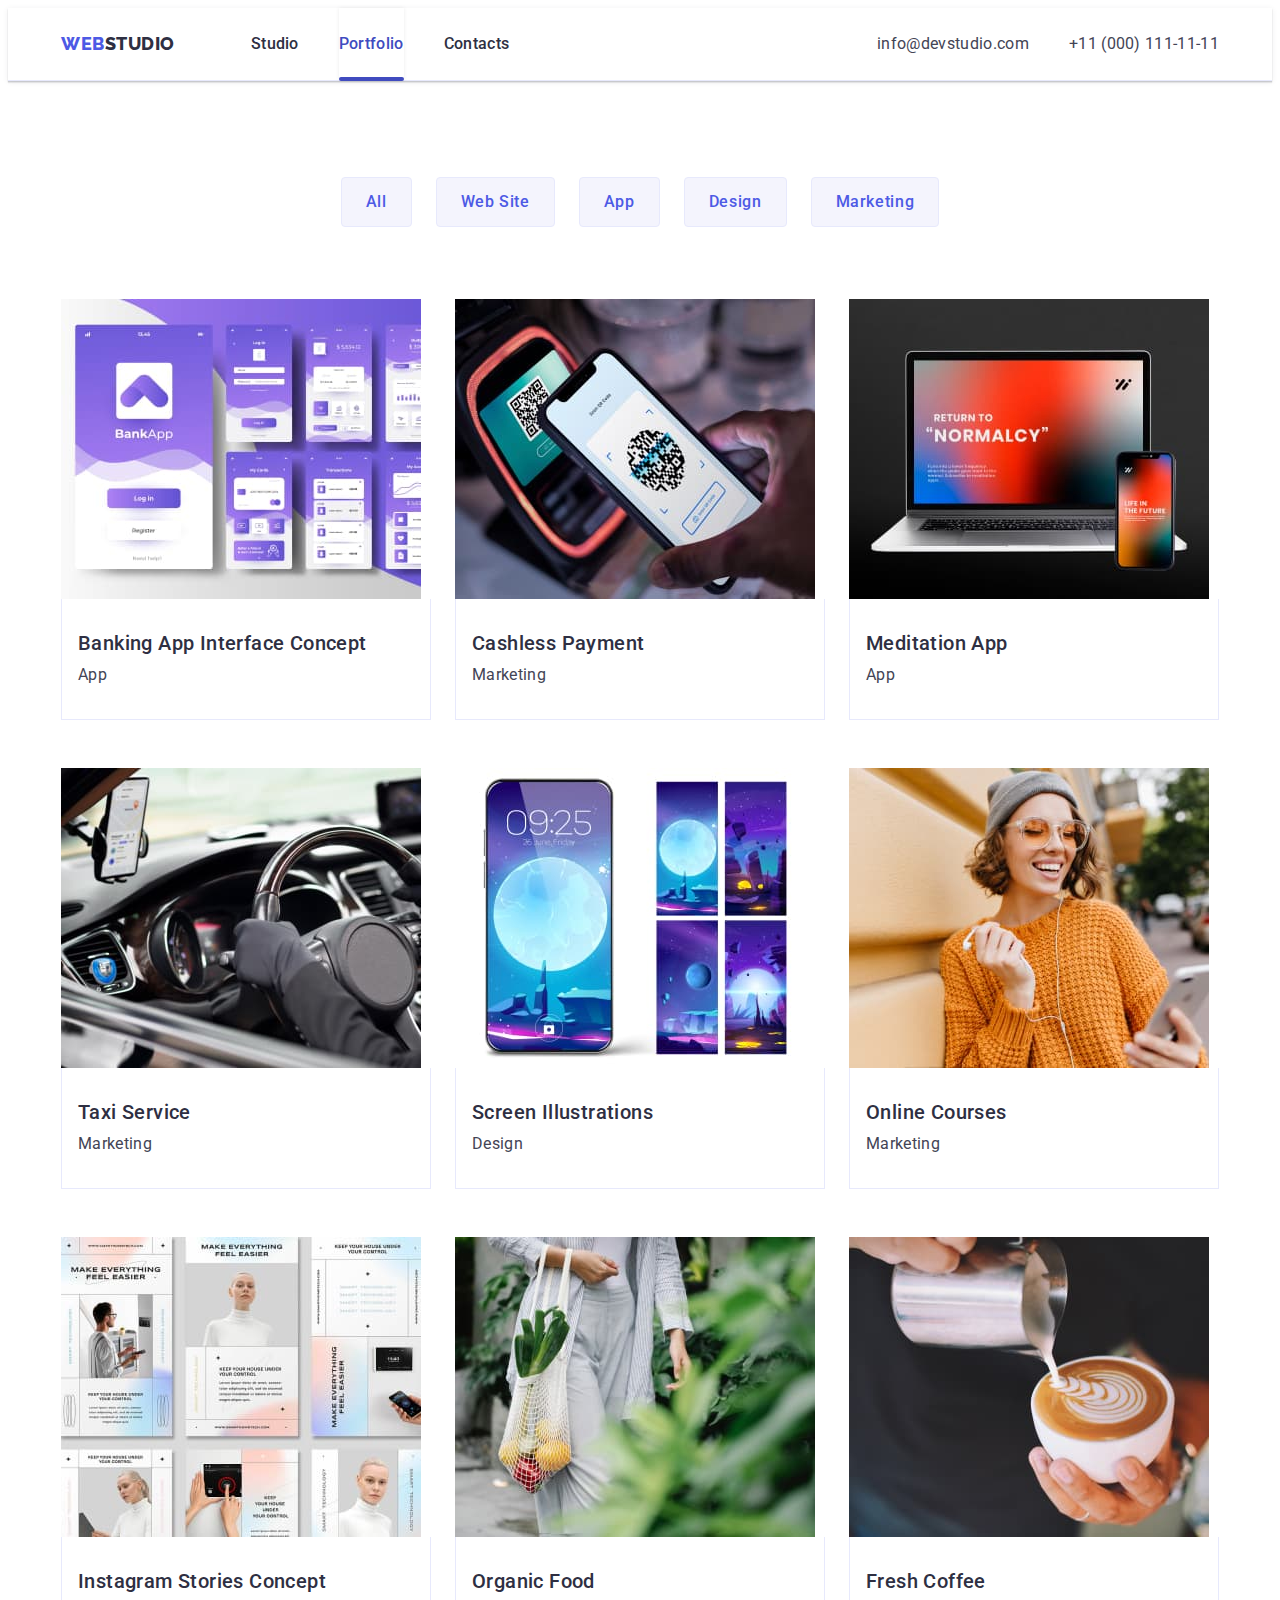
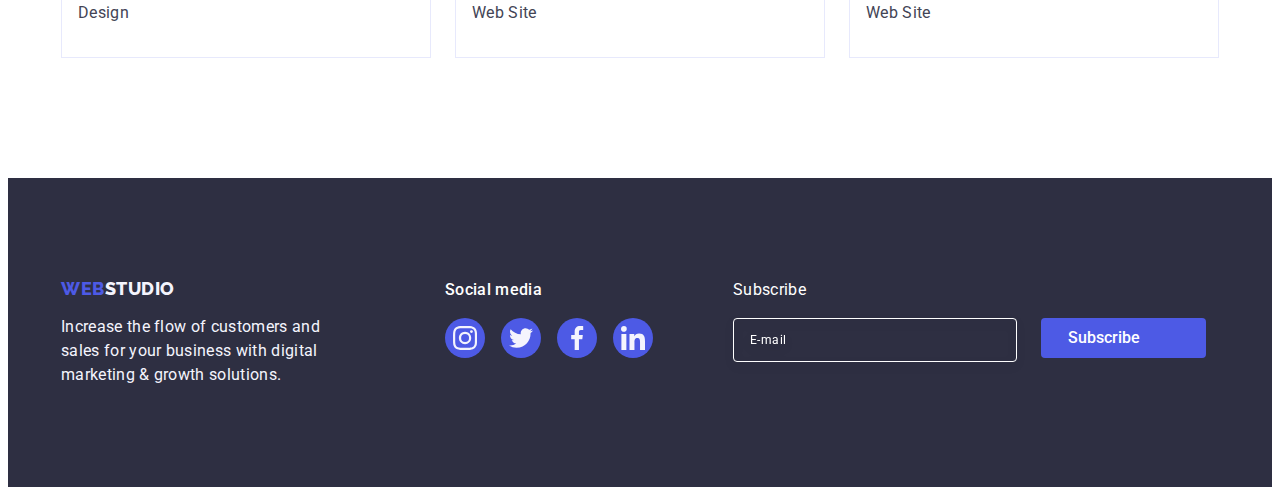
==== portfolio.html @ aaeee673 "Initial commit" ====
<!DOCTYPE html>
<html lang="en">
  <head>
    <meta charset="UTF-8" />
    <meta http-equiv="X-UA-Compatible" content="IE=edge" />
    <meta name="viewport" content="width=device-width, initial-scale=1.0" />
    <title>Document</title>

    <!-- Fonts styles -->

    <link rel="preconnect" href="https://fonts.googleapis.com" />
    <link rel="preconnect" href="https://fonts.gstatic.com" crossorigin />
    <link
      href="https://fonts.googleapis.com/css2?family=Raleway:wght@800&family=Roboto:wght@400;500;700&display=swap"
      rel="stylesheet"
    />

    <!-- Normalize -->

    <link
      rel="stylesheet"
      href="https://cdnjs.cloudflare.com/ajax/libs/modern-normalize/1.1.0/modern-normalize.min.css"
      integrity="sha512-wpPYUAdjBVSE4KJnH1VR1HeZfpl1ub8YT/NKx4PuQ5NmX2tKuGu6U/JRp5y+Y8XG2tV+wKQpNHVUX03MfMFn9Q=="
      crossorigin="anonymous"
      referrerpolicy="no-referrer"
    />

    <!-- Custom style -->

    <link rel="stylesheet" href="./css/styles.css" />
  </head>
  <body>
    <!-- Logo and navigation -->

    <header class="nav-portfolio">
      <div class="container-portfolio container">
        <nav class="nav-line">
          <a class="link-logo link" href="./index.html"
            >Web<span class="logo-text">Studio</span></a
          >
          <ul class="list">
            <li><a class="nav-item link" href="./index.html">Studio</a></li>
            <li>
              <a class="nav-item nav-item-studio active link" href="./portfolio.html">Portfolio</a>
            </li>
            <li><a class="nav-item link" href="">Contacts</a></li>
          </ul>
        </nav>
        <address class="address">
          <ul class="list-address">
            <li>
              <a class="contacts link" href="mailto:info@devstudio.com"
                >info@devstudio.com</a
              >
            </li>
            <li>
              <a class="contacts link" href="tel:+110001111111"
                >+11 (000) 111-11-11</a
              >
            </li>
          </ul>
        </address>
      </div>
    </header>

    <main>
      <!-- Filter section -->
      <section class="sec-portfolio">
        <div class="container">
          <h1 hidden>Filter section</h1>
          <ul class="list-button">
            <li><button class="button-filter" type="button">All</button></li>
            <li>
              <button class="button-filter" type="button">Web Site</button>
            </li>
            <li><button class="button-filter" type="button">App</button></li>
            <li><button class="button-filter" type="button">Design</button></li>
            <li>
              <button class="button-filter" type="button">Marketing</button>
            </li>
          </ul>
          <!--Card list  -->
          <ul class="list-portfolio">
            <li class="card-portfolio">
              <a class="link-portfolio" href=""
                >
                <div class="img-container">
                  <img
                    src="./images/portfolio/banking.jpg"
                    alt="Banking App Interface Concept"
                    width="360"/>

                <p class="img-desk">14 Stylish and User-Friendly App Design Concepts · Task Manager App · Calorie Tracker App · Exotic Fruit Ecommerce App ·
                Cloud Storage App</p>
                </div>

                <div class="info-container">
                  <h2 class="card-title">Banking App Interface Concept</h2>
                  <p class="card-desk">App</p>
                </div>
              </a>
            </li>
            <li class="card-portfolio">
              <a class="link-portfolio" href=""
                ><div class="img-container">
                  <img
                    src="./images/portfolio/cashless.jpg"
                    alt="Cashless Payment"
                    width="360"
                  />

                  <p class="img-desk">14 Stylish and User-Friendly App Design Concepts · Task Manager App · Calorie Tracker App · Exotic
                    Fruit Ecommerce App ·
                    Cloud Storage App</p>
                </div>
                <div class="info-container">
                  <h2 class="card-title">Cashless Payment</h2>
                  <p class="card-desk">Marketing</p>
                </div>
              </a>
            </li>
            <li class="card-portfolio">
              <a class="link-portfolio" href=""
                ><div class="img-container">
                  <img
                    src="./images/portfolio/meditation.jpg"
                    alt="Meditation App"
                    width="360"
                  />

                  <p class="img-desk">14 Stylish and User-Friendly App Design Concepts · Task Manager App · Calorie Tracker App · Exotic
                    Fruit Ecommerce App ·
                    Cloud Storage App</p>
                </div>
                <div class="info-container">
                  <h2 class="card-title">Meditation App</h2>
                  <p class="card-desk">App</p>
                </div></a
              >
            </li>
            <li class="card-portfolio">
              <a class="link-portfolio" href=""
                ><div class="img-container">
                  <img
                    src="./images/portfolio/taxi.jpg"
                    alt="Taxi Service"
                    width="360"
                  />

<p class="img-desk">14 Stylish and User-Friendly App Design Concepts · Task Manager App · Calorie Tracker App · Exotic
  Fruit Ecommerce App ·
  Cloud Storage App</p>

                </div>
                <div class="info-container">
                  <h2 class="card-title">Taxi Service</h2>
                  <p class="card-desk">Marketing</p>
                </div></a
              >
            </li>
            <li class="card-portfolio">
              <a class="link-portfolio" href=""
                ><div class="img-container">
                  <img
                    src="./images/portfolio/screen.jpg"
                    alt="Screen Illustrations"
                    width="360"
                  />

<p class="img-desk">14 Stylish and User-Friendly App Design Concepts · Task Manager App · Calorie Tracker App · Exotic
  Fruit Ecommerce App ·
  Cloud Storage App</p>

                </div>
                <div class="info-container">
                  <h2 class="card-title">Screen Illustrations</h2>
                  <p class="card-desk">Design</p>
                </div></a
              >
            </li>
            <li class="card-portfolio">
              <a class="link-portfolio" href=""
                ><div class="img-container">
                  <img
                    src="./images/portfolio/online.jpg"
                    alt="Online Courses"
                    width="360"
                  />

<p class="img-desk">14 Stylish and User-Friendly App Design Concepts · Task Manager App · Calorie Tracker App · Exotic
  Fruit Ecommerce App ·
  Cloud Storage App</p>

                </div>
                <div class="info-container">
                  <h2 class="card-title">Online Courses</h2>
                  <p class="card-desk">Marketing</p>
                </div></a
              >
            </li>
            <li class="card-portfolio">
              <a class="link-portfolio" href=""
                ><div class="img-container">
                  <img
                    src="./images/portfolio/instagram.jpg"
                    alt="Instagram Stories Concept"
                    width="360"
                  />

<p class="img-desk">14 Stylish and User-Friendly App Design Concepts · Task Manager App · Calorie Tracker App · Exotic
  Fruit Ecommerce App ·
  Cloud Storage App</p>

                </div>
                <div class="info-container">
                  <h2 class="card-title">Instagram Stories Concept</h2>
                  <p class="card-desk">Design</p>
                </div></a
              >
            </li>
            <li class="card-portfolio">
              <a class="link-portfolio" href=""
                ><div class="img-container">
                  <img
                    src="./images/portfolio/organic.jpg"
                    alt="Organic Food"
                    width="360"
                  />
<p class="img-desk">14 Stylish and User-Friendly App Design Concepts · Task Manager App · Calorie Tracker App · Exotic
  Fruit Ecommerce App ·
  Cloud Storage App</p>

                </div>
                <div class="info-container">
                  <h2 class="card-title">Organic Food</h2>
                  <p class="card-desk">Web Site</p>
                </div></a
              >
            </li>
            <li class="card-portfolio">
              <a class="link-portfolio" href=""
                ><div class="img-container">
                  <img
                    src="./images/portfolio/fress.jpg"
                    alt="Fresh Coffee"
                    width="360"
                  />

<p class="img-desk">14 Stylish and User-Friendly App Design Concepts · Task Manager App · Calorie Tracker App · Exotic
  Fruit Ecommerce App ·
  Cloud Storage App</p>

                </div>
                <div class="info-container">
                  <h2 class="card-title">Fresh Coffee</h2>
                  <p class="card-desk">Web Site</p>
                </div></a
              >
            </li>
          </ul>
        </div>
      </section>
    </main>

    <!-- Footer -->
        <footer class="footer">
        
          <div class="footer-container container">
        
        
            <div class="footer-info">
              <a class="footer-link-logo link" href="./index.html">Web<span class="footer-logo-text">Studio</span></a>
              <p class="footer-desk">
                Increase the flow of customers and sales for your business with
                digital marketing & growth solutions.
              </p>
            </div>
        
            <div>
              <p class="social-desk">Social media</p>
              <ul class="footer-list">
        
        
                <li class="footer-ic">
                  <a class="footer-link" href="">
        
                    <svg class="footer-icon" width="24" height="24">
                      <use href="./images/icons.svg#social-instagram"></use>
                    </svg>
                  </a>
                </li>
        
                <li class="footer-ic">
                  <a class="footer-link" href="">
        
                    <svg class="footer-icon" width="24" height="24">
                      <use href="./images/icons.svg#social-twitter"></use>
                    </svg>
                  </a>
                </li>
        
                <li class="footer-ic">
                  <a class="footer-link" href="">
        
                    <svg class="footer-icon" width="24" height="24">
                      <use href="./images/icons.svg#social-facebook"></use>
                    </svg>
                  </a>
                </li>
                <li class="footer-ic">
                  <a class="footer-link" href="">
        
                    <svg class="footer-icon" width="24" height="24">
                      <use href="./images/icons.svg#social-linkedin"></use>
                    </svg>
                  </a>
                </li>
        
              </ul>
            </div>

<div class="subscriber">
  <form action="">
    <p class="subscribe-text">Subscribe</p>
    <div class="subscribe-item">
      <input class="subscribe-input" type="email" name="footer_email" placeholder="E-mail" />
  </form>
  <button class="subscribe-btn" type="submit">Subscribe

    <svg class="subscribe-btn-icon" width="24" height="24">
      <use href="./images/icons.svg#subs-btn"></use>
    </svg>

  </button>
</div>

          </div>
        </footer>

  </body>
</html>
---- css/styles.css ----
body {
  color: #434455;
  font-size: 16px;
  font-family: "Roboto", sans-serif;
  font-weight: 400;
  font-style: normal;
  line-height: 24px;
  letter-spacing: 0.02em;
  text-decoration: none;
  text-transform: none;
  background-color: #ffffff;
}

:root {
  --color-iris: #4d5ae5;
  --color-ocean: #404bbf;
  --color-navy-blue: #2e2f42;
  --color-green: #31d0aa;
  --color-slate: #434455;
  --color-light-slate: #8e8f99;
  --color-cornflower: #e7e9fc;
  --color-cloud: #f4f4fd;
  --color-navy-blue-modal: #2e2f42;
  --color-grey: #2e2f42;
  --color-white: #ffffff;
  --color-dairy: #fcfcfc;
}

img {
  display: block;
  max-width: 100%;
  height: auto;
}

h1,
h2,
h3,
h4,
h5,
h6,
p {
  margin: 0px;
}

ul {
  padding-left: 0px;
  margin: 0px;
}

.nav {
  border-bottom: 1px solid #e7e9fc;

  box-shadow: 0px 2px 1px rgba(46, 47, 66, 0.08),
    0px 1px 1px rgba(46, 47, 66, 0.16), 0px 1px 6px rgba(46, 47, 66, 0.08);
}

.nav-line {
  display: flex;
  align-items: center;
}

.nav-item {
  font-family: Roboto;
  font-style: normal;
  font-weight: 500;
  font-size: 16px;
  line-height: 1.5;
  letter-spacing: 0.02em;
  color: #2e2f42;
  display: block;

  padding: 24px 0;
}

.nav-item-studio {
  position: relative;
  color: #404bbf;

  font-family: Roboto;
  font-style: normal;
  font-weight: 500;
  font-size: 16px;
  line-height: 1.5;
  letter-spacing: 0.02em;
  color: #2e2f42;
  display: block;

  padding: 24px 0;
  transition: color 250ms cubic-bezier(0.4, 0, 0.2, 1);
}

.nav-item-studio::after {
  content: "";
  position: absolute;
  left: 0;
  bottom: -1px;
  height: 4px;
  width: 100%;
  background-color: #404bbf;
  border-radius: 2px;
  transition: color 250ms cubic-bezier(0.4, 0, 0.2, 1);
}

.nav-item-studio.active {
  color: #404bbf;
  border: #000000;
  box-shadow: 0px 0px 4px rgba(0, 0, 0, 0.08);
}

.nav-item-studio.active::after {
  background: #404bbf;
}

/* .nav-item-contacts {
  margin-right: 0 
  
} */

.list {
  display: flex;
  gap: 40px;
}

.list-address {
  gap: 40px;
  display: flex;
  list-style: none;
}

.container-nav {
  display: flex;
}

.container {
  width: 1158px;
  margin: 0 auto;
  padding: 0 15px;
}

.address {
  font-style: normal;
  margin-left: auto;
  margin-top: 24px;
  margin-bottom: 24px;
}

.contacts {
  color: #434455;
  font-family: "Roboto";
  font-weight: 400;
  font-size: 16px;
  line-height: 24px;
  letter-spacing: 0.02em;
  transition: color 250ms cubic-bezier(0.4, 0, 0.2, 1);
}

.contacts:hover,
.contacts:focus {
  color: #404bbf;
}

.link-logo {
  font-family: "Raleway", sans-serif;
  font-size: 18px;
  font-weight: 800;
  line-height: 1.17;
  letter-spacing: 0.03em;
  text-transform: uppercase;
  text-align: left;
  color: #4d5ae5;

  margin-right: 76px;
}

.link {
  text-decoration: none;
}

.logo-text {
  font-family: "Raleway", sans-serif;
  font-size: 18px;
  font-weight: 800;
  line-height: 1.17;
  letter-spacing: 0.03em;
  text-align: left;
  text-transform: uppercase;
  color: #2e2f42;
}

.main-title {
  font-size: 56px;
  font-family: "Roboto";
  font-weight: 700;
  font-style: normal;
  line-height: 1.07;
  letter-spacing: 0.02em;
  text-decoration: none;
  text-transform: none;
  text-align: center;
  color: #ffffff;

  margin-left: auto;
  margin-right: auto;

  max-width: 496px;
}

.button-hero {
  font-family: "Roboto", sans-serif;
  font-weight: 500;
  font-size: 16px;
  background-color: #4d5ae5;
  color: #ffffff;
  width: 169px;
  height: 1.5s;
  left: 636px;
  top: 428px;
  line-height: 1.5;
  letter-spacing: 0.04em;
  cursor: pointer;

  display: block;
  min-width: 169px;
  height: 56px;
  border: none;
  border-radius: 4px;

  margin-left: auto;
  margin-right: auto;
  margin-top: 48px;

  transition: background-color 250ms cubic-bezier(0.4, 0, 0.2, 1);
}

.button-hero:hover,
.button-hero:focus {
  background-color: #404bbf;
  color: #ffffff;
}

.list {
  list-style: none;
}

/* .list-one {
  
  gap: 40px;
} */

.nav-item:hover,
.nav-item:focus {
  color: #404bbf;
}

/* Hero section */

.hero-section {
  background: #2e2f42;
  padding: 188px 0;

  background-image: linear-gradient(
      rgba(46, 47, 66, 0.7),
      rgba(46, 47, 66, 0.7)
    ),
    url(../images/people-office.jpg);

  max-width: 1440px;

  background-repeat: no-repeat;
  background-position: center;
  background-size: cover;

  margin-left: auto;
  margin-right: auto;
}

/* Section #1 */

.sec-one {
  padding: 120px 0;
}

.section-one {
  color: #2e2f42;
}

.list-one {
  list-style: none;
  display: flex;
  gap: 24px;
}

.li-sec-one {
  width: calc((100% - 72px) / 4);
}

.section-one-title {
  width: 264px;
  height: 24px;

  font-weight: 500;
  font-size: 20px;
  line-height: 24px;
  letter-spacing: 0.02em;
  color: #2e2f42;

  margin-bottom: 8px;
}

.section-one-text {
  font-style: normal;
  font-weight: 400;
  font-size: 16px;
  line-height: 24px;
  letter-spacing: 0.02em;
  color: #434455;
}

.feature {
  display: flex;
  align-items: center;
  justify-content: center;
  height: 112px;
  background-color: #f4f4fd;
  border-radius: 4px;
  margin-bottom: 8px;
}

/* Section#2 */

.sec-two {
  padding-bottom: 120px;
}

.section-two-title {
  font-style: normal;
  font-weight: 700;
  font-size: 36px;
  line-height: 1.11;
  text-align: center;
  letter-spacing: 0.02em;
  text-transform: capitalize;
  color: #2e2f42;

  margin-top: 0px;
  margin-bottom: 72px;
  margin-left: auto;
  margin-right: auto;
}

.list-two {
  display: flex;
  gap: 24px;
  list-style: none;
}

.li-sec-two {
  width: calc((100% - 48px) / 3);
  border: 1px solid #e7e9fc;
}

/* Section#3 */

.sec-three {
  background-color: #f4f4fd;
  padding: 120px 0;
}

.section-three-title {
  font-family: "Roboto";
  font-style: normal;
  font-weight: 700;
  font-size: 36px;
  line-height: 1.11;
  text-align: center;
  letter-spacing: 0.02em;
  text-transform: capitalize;
  color: #2e2f42;

  margin-bottom: 72px;
}

.list-three {
  display: flex;
  list-style: none;
  gap: 24px;
}

.list-style {
  background-color: #ffffff;
  width: calc((100% - 72px) / 4);
  border-radius: 0px 0px 4px 4px;

  box-shadow: 0px 1px 6px rgba(46, 47, 66, 0.08),
    0px 1px 1px rgba(46, 47, 66, 0.16), 0px 2px 1px rgba(46, 47, 66, 0.08);
}

.container-info {
  padding: 32px 0;
}

.list-name {
  font-weight: 500;
  font-size: 20px;
  line-height: 1.2;
  letter-spacing: 0.02em;
  color: var(--color-navy-blue);

  text-align: center;
  margin-bottom: 8px;
}

.desk {
  font-weight: 400;
  font-size: 16px;
  line-height: 1.5;
  letter-spacing: 0.02em;
  color: var(--color-slate);

  text-align: center;
}

.social-list {
  display: flex;
  justify-content: center;
  gap: 24px;

  list-style: none;
}

.social-inst {
  width: 40px;
  height: 40px;

  margin-top: 8px;
}

.inst-link {
  width: 100%;
  height: 100%;
  background-color: #4d5ae5;
  border-radius: 50%;
  display: flex;
  align-items: center;
  justify-content: center;

  transition: background-color 250ms cubic-bezier(0.4, 0, 0.2, 1);
}

.inst-link:hover,
.inst-link:focus {
  background-color: #404bbf;
}

.icon-team {
  fill: #f4f4fd;
}

/* Customers */

.customers {
  padding-top: 120px;
  padding-bottom: 120px;
}

.customers-title {
  font-size: 36px;
  line-height: 1.1;
  color: #2e2f42;
  text-align: center;
  letter-spacing: 0.02em;
  text-transform: capitalize;

  margin-left: auto;
  margin-right: auto;
  margin-bottom: 72px;
}

.customers-list {
  display: flex;
  gap: 24px;

  list-style: none;
}

.customer {
  width: calc((100% - 120px) / 6);
  height: 88px;
}

.customers-link {
  width: 100%;
  height: 100%;
  border: 1px solid #8e8f99;
  border-radius: 4px;
  display: flex;
  align-items: center;
  justify-content: center;
  color: #8e8f99;

  transition: border-color 250ms cubic-bezier(0.4, 0, 0.2, 1),
    color 250ms cubic-bezier(0.4, 0, 0.2, 1);
}

.customers-link:hover,
.customers-link:focus {
  border-color: #404bbf;
  color: #404bbf;
}

.customers-icon {
  fill: currentColor;
}

/* Footer */

.footer {
  background-color: #2e2f42;
  padding: 100px 0;
}

.footer-container {
  display: flex;
  align-items: baseline;
}

.footer-link-logo {
  font-family: "Raleway", sans-serif;
  font-weight: 800;
  font-size: 18px;
  line-height: 1.17;
  letter-spacing: 0.03em;
  text-transform: uppercase;
  color: #4d5ae5;

  display: inline-block;
  margin-bottom: 16px;
}

.footer-logo-text {
  font-family: "Raleway", sans-serif;
  font-size: 18px;
  font-weight: 800;
  line-height: 1.17;
  letter-spacing: 0.03em;
  text-align: left;
  text-transform: uppercase;
  color: #f4f4fd;
}

.footer-desk {
  font-family: "Roboto";
  font-style: normal;
  font-weight: 400;
  font-size: 16px;
  line-height: 24px;
  color: #f4f4fd;
  letter-spacing: 0.02em;

  max-width: 264px;
}

.footer-info {
  display: inline-block;
  margin-right: 120px;
}

.social-desk {
  font-weight: 500;
  font-size: 16px;
  line-height: 1.5;
  letter-spacing: 0.02em;
  color: #ffffff;
  margin-bottom: 16px;
}

.footer-list {
  display: flex;
  gap: 16px;

  list-style: none;
}

.footer-ic {
  width: 40px;
  height: 40px;
}

.footer-link {
  width: 100%;
  height: 100%;
  background-color: #4d5ae5;
  border-radius: 50%;
  display: flex;
  align-items: center;
  justify-content: center;

  transition: background-color 250ms cubic-bezier(0.4, 0, 0.2, 1);
}

.footer-link:hover,
.footer-link:focus {
  background-color: #31d0aa;
}

.footer-icon {
  fill: #f4f4fd;
}

/* Subscribe */

.subscriber {
  margin-left: 80px;
}

.subscribe-item {
  display: flex;
}

.subscribe-input {
  border: 1px solid #ffffff;
  filter: drop-shadow(0px 4px 4px rgba(0, 0, 0, 0.15));
  border-radius: 4px;
  background: none;
  display: block;
  width: 264px;
  height: 40px;
  font-family: "Roboto";
  font-style: normal;
  font-weight: 400;
  font-size: 12px;
  line-height: 24px;
  display: flex;
  align-items: center;
  letter-spacing: 0.04em;
  color: #ffffff;
  padding-left: 16px;
}

.subscribe-input::placeholder {
  color: #ffffff;
}

.subscribe-btn {
  margin-left: 24px;
  display: flex;
  align-items: center;
  justify-content: center;
  font-family: "Roboto";
  font-style: normal;
  font-weight: 500;
  font-size: 16px;
  line-height: 24px;
  background-color: #4d5ae5;
  color: #ffffff;
  width: 165px;
  height: 40px;
  border: none;
  border-radius: 4px;
  padding: 0;
  cursor: pointer;
  transition: background-color 250ms cubic-bezier(0.4, 0, 0.2, 1);
}

.subscribe-btn:hover {
  background-color: #31d0aa;
}

.subscribe-btn:focus {
  background-color: #31d0aa;
}

.subscribe-btn-icon {
  margin-left: 16px;
}

.subscribe-text {
  font-size: 16px;
  line-height: 24px;

  letter-spacing: 0.02em;

  color: #ffffff;
  margin-bottom: 16px;
}

/* Modal Window/ */

.modal {
  width: 100%;
  height: 100%;

  position: fixed;
  top: 0;
  left: 0;

  background-color: rgba(46, 47, 66, 0.4);
  opacity: 1;
  transition: opacity 250ms cubic-bezier(0.4, 0, 0.2, 1),
    visibility 250ms cubic-bezier(0.4, 0, 0.2, 1);
}

.modal.is-hidden {
  opacity: 0;
  visibility: hidden;
  pointer-events: none;
}

.modal-window {
  width: 408px;
  min-height: 584px;
  border-radius: 4px;
  background: #fcfcfc;
  box-shadow: 0px 1px 1px rgba(0, 0, 0, 0.14), 0px 1px 3px rgba(0, 0, 0, 0.12),
    0px 2px 1px rgba(0, 0, 0, 0.2);
  padding: 24px;
  padding-top: 72px;
  position: absolute;
  top: calc(50%);
  left: calc(50%);
  transform: translate(-50%, -50%) scale(1);
  transition: transform 250ms cubic-bezier(0.4, 0, 0.2, 1);
  opacity: 1000ms ease-in;
}

.modal.is-hidden .modal-window {
  opacity: 0;
  transform: translate(-100%, -85%);
  transition: transform 500ms ease-out, opacity 500ms;
}

.button-close-icon {
  transition: fill 250ms cubic-bezier(0.4, 0, 0.2, 1);
}

.button-modal {
  background: #e7e9fc;
  border: 1px solid rgba(0, 0, 0, 0.1);
  border-radius: 50%;
  width: 24px;
  height: 24px;
  position: absolute;
  right: 24px;
  top: 24px;
  display: flex;
  align-items: center;
  justify-content: center;
  padding: 0;
  cursor: pointer;
  transition: 500ms cubic-bezier(0.4, 0, 0.2, 1);
}

.button-modal:hover,
.button-modal:focus {
  background-color: #404bbf;
  border: none;

  fill: #ffffff;
}

.modal-title {
  display: block;

  
  margin-bottom: 16px;
  font-weight: 500;
  font-size: 16px;

  text-align: center;
  color: #2e2f42;
}

.form-label {
  display: block;
  margin-bottom: 4px;
  font-size: 12px;
  font-weight: 400;

  line-height: 14px;
  letter-spacing: 0.04em;
}

.form-wpaper {
  position: relative;
  margin-bottom: 8px;
  display: block;
}

.form-field {
  width: 100%;
  height: 40px;

  padding: 0;
  padding-left: 38px;

  outline: none;
  outline-offset: -1px;
  border-radius: 4px;

  border: 1px solid rgba(46, 47, 66, 0.4);
  transition: border 250ms cubic-bezier(0.4, 0, 0.2, 1);
}

.form-field:focus {
  outline: 1px solid #4d5ae5;
  box-shadow: 0 0 0 2px rgba(77, 90, 229, 0.25);
}

.form-field:focus + .form-icon {
  fill: #4d5ae5;
}

.form-icon {
  position: absolute;
  top: 50%;
  left: 10px;
  transform: translateY(-50%);
  transition: fill 250ms cubic-bezier(0.4, 0, 0.2, 1);
  pointer-events: none;
}

.form-comment {
  display: block;
  width: 100%;
  height: 120px;
  border: 1px solid rgba(46, 47, 66, 0.4);
  border-radius: 4px;
  padding-left: 16px;
  padding-top: 8px;
  outline: none;
  transition: border 250ms cubic-bezier(0.4, 0, 0.2, 1);
  resize: none;
  font-family: "Roboto";
  font-style: normal;
  font-weight: 400;
  font-size: 12px;
  line-height: 14px;
  letter-spacing: 0.04em;
  color: #2e2f42;
}

.form-comment::placeholder {
  font-weight: 400;
  font-size: 12px;
  line-height: 14px;
  letter-spacing: 0.04em;
  color: rgba(46, 47, 66, 0.4);
}

.form-comment:focus {
  border: 1px solid #4d5ae5;
  box-shadow: 0 0 0 2px rgba(77, 90, 229, 0.25);
}

.form-agreement {
  display: flex;
  gap: 8px;

  margin-top: 16px;
  margin-bottom: 24px;
  align-items: center;
}

.visually-hidden {
    position: absolute;
      width: 1px;
      height: 1px;
      margin: -1px;
      border: 0;
      padding: 0;
    
      white-space: nowrap;
      clip-path: inset(100%);
      clip: rect(0 0 0 0);
      overflow: hidden;
}

.form-agreement-text {
  font-size: 12px;
  line-height: 14px;
  letter-spacing: 0.04em;
  color: #8e8f99;
  user-select: none;
  margin-left: 8px;
}

.form-agreement-link {
  font-size: 12px;
  line-height: 16px;
  letter-spacing: 0.04em;
  text-decoration: underline;
  color: #4d5ae5;
}

.checkbox-checked {
  opacity: 0;
    transition: 250ms;
    color: #2E2F42 40%;
}

.checkbox-unchecked {
  opacity: 1;
    transition: 250ms;
}

.form-check-input:checked + .checkbox-icon > .checkbox-unchecked {
  opacity: 0;
}

.form-check-input:checked + .checkbox-icon> .checkbox-checked {
  opacity: 1;
}


.form-agreement-link {
  color: #4d5ae5;
}

.btn {
  padding: 16px 32px;
  background: #4d5ae5;
  border: #4d5ae5;
  box-shadow: 0px 4px 4px rgba(0, 0, 0, 0.15);
  border-radius: 4px;
  font-family: "Roboto";
  font-style: normal;
  font-weight: 500;
  font-size: 16px;
  line-height: 24px;
  color: #ffffff;
  letter-spacing: 0.04em;
  display: block;
  margin-left: auto;
  margin-right: auto;
  min-width: 169px;
  min-height: 56px;
  cursor: pointer;
  transition: background-color 250ms cubic-bezier(0.4, 0, 0.2, 1),
    box-shadow 250ms cubic-bezier(0.4, 0, 0.2, 1);
}

.btn:hover {
  background: #404bbf;
  box-shadow: 0px 4px 4px rgba(0, 0, 0, 0.15);
  border-radius: 4px;
}

.btn:focus {
  background: #404bbf;
  box-shadow: 0px 4px 4px rgba(0, 0, 0, 0.15);
  border-radius: 4px;
}

/* Portfolio */

.nav-portfolio {
  border-bottom: 1px solid #e7e9fc;

  box-shadow: 0px 2px 1px rgba(46, 47, 66, 0.08),
    0px 1px 1px rgba(46, 47, 66, 0.16), 0px 1px 6px rgba(46, 47, 66, 0.08);
}

.container-portfolio {
  display: flex;
}

.sec-portfolio {
  padding: 96px 0 120px;
}

.list-button {
  display: flex;
  justify-content: center;
  gap: 24px;
  margin-bottom: 72px;
  list-style: none;
}

.button-filter {
  font-family: "Roboto", sans-serif;
  font-weight: 500;
  font-size: 16px;
  background-color: #f4f4fd;
  color: #4d5ae5;
  line-height: 1.5;
  letter-spacing: 0.04em;
  cursor: pointer;

  padding: 12px 24px;
  border: 1px solid #e7e9fc;
  border-radius: 4px;

  transition: color 250ms cubic-bezier(0.4, 0, 0.2, 1),
    background-color 250ms cubic-bezier(0.4, 0, 0.2, 1),
    border-color 250ms cubic-bezier(0.4, 0, 0.2, 1),
    box-shadow 250ms cubic-bezier(0.4, 0, 0.2, 1);
}

.button-filter:hover {
  background-color: #404bbf;
  color: #ffffff;
  border: 1px solid transparent;
  box-shadow: 0px 3px 1px rgba(0, 0, 0, 0.1), 0px 2px 1px rgba(0, 0, 0, 0.08),
    0px 2px 2px rgba(0, 0, 0, 0.12);
}

.button-filter:focus {
  background-color: #404bbf;
  color: #ffffff;
  border: 1px solid;
  border: 1px solid transparent;
  box-shadow: 0px 3px 1px rgba(0, 0, 0, 0.1), 0px 2px 1px rgba(0, 0, 0, 0.08),
    0px 2px 2px rgba(0, 0, 0, 0.12);
}

.list-portfolio {
  list-style: none;
  display: flex;
  flex-wrap: wrap;
  row-gap: 48px;
  column-gap: 24px;
}

.card-portfolio {
  width: calc((100% - 48px) / 3);
}

.info-container {
  padding: 32px 16px;
  border: 1px solid #e7e9fc;
  border-top: none;
}

.card-title {
  font-weight: 500;
  font-size: 20px;
  line-height: 1.2;
  letter-spacing: 0.02em;
  color: #2e2f42;
  margin-bottom: 8px;
}

.card-desk {
  font-weight: 400;
  font-size: 16px;
  line-height: 1.5;
  letter-spacing: 0.02em;
  color: #434455;
}

.link-portfolio {
  display: block;
  text-decoration: none;
  transition: box-shadow 250ms cubic-bezier(0.4, 0, 0.2, 1);
}

.link-portfolio:hover,
.link-portfolio:focus {
  box-shadow: 0px 1px 6px rgba(46, 47, 66, 0.08),
    0px 1px 1px rgba(46, 47, 66, 0.16), 0px 2px 1px rgba(46, 47, 66, 0.08);
}

.link-portfolio:hover .img-desk,
.link-portfolio:focus .img-desk {
  transform: translateY(0%);
}

.img-container {
  position: relative;
  overflow: hidden;
}

.img-desk {
  position: absolute;
  top: 0;
  font-size: 16px;
  line-height: 1.5;
  letter-spacing: 0.02em;
  color: #f4f4fd;
  padding: 40px 32px;
  background-color: #4d5ae5;
  height: 100%;
  width: 100%;
  transform: translateY(100%);
  transition: transform 250ms cubic-bezier(0.4, 0, 0.2, 1);
}
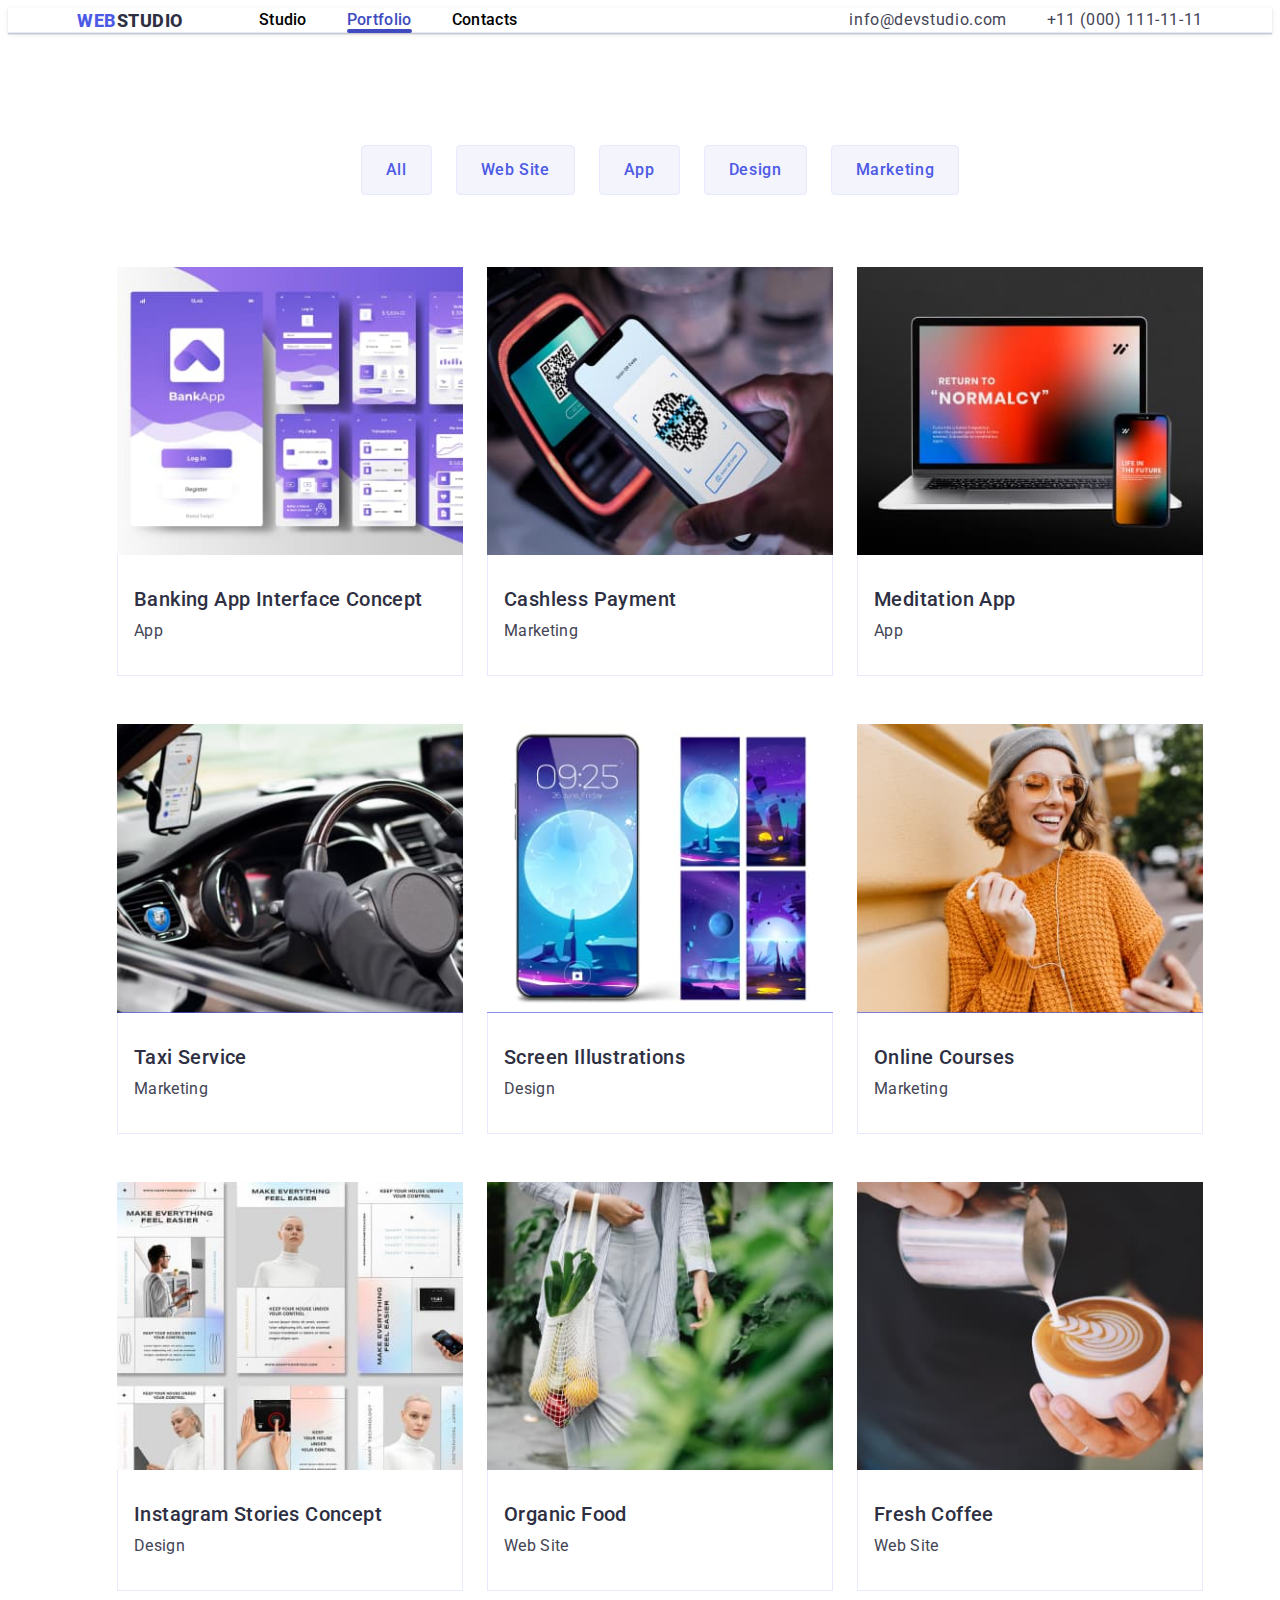
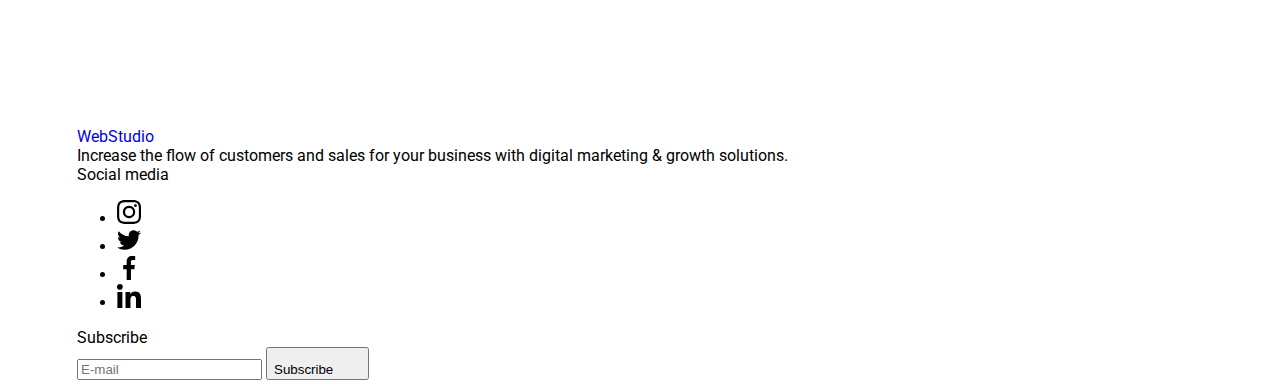
==== commit a93f94cc: "update" ====
--- a/portfolio.html
+++ b/portfolio.html
@@ -35,19 +35,23 @@
     <header class="nav-portfolio">
       <div class="container-portfolio container">
         <nav class="nav-line">
-          <a class="link-logo link" href="./index.html"
-            >Web<span class="logo-text">Studio</span></a
-          >
-          <ul class="list">
-            <li><a class="nav-item link" href="./index.html">Studio</a></li>
-            <li>
-              <a class="nav-item nav-item-studio active link" href="./portfolio.html">Portfolio</a>
-            </li>
-            <li><a class="nav-item link" href="">Contacts</a></li>
+          <a class="link-logo link" href="./index.html">Web<span class="logo-text">Studio</span></a>
+         
+          <ul class="navi-list list">
+         
+            <li class="item-nav">
+              <a class="navi-link link" href="./index.html">Studio</a>
+            </li>
+        
+            <li class="item-nav">
+              <a class="navi-link active link" href="./portfolio.html">Portfolio</a>
+            </li>
+        
+            <li class="item-nav"><a class="navi-link link" href="">Contacts</a></li>
           </ul>
         </nav>
         <address class="address">
-          <ul class="list-address">
+          <ul class="list list-address">
             <li>
               <a class="contacts link" href="mailto:info@devstudio.com"
                 >info@devstudio.com</a
--- a/css/styles.css
+++ b/css/styles.css
@@ -1,35 +1,11 @@
+html {
+  box-sizing: border-box;
+}
+
 body {
-  color: #434455;
-  font-size: 16px;
   font-family: "Roboto", sans-serif;
-  font-weight: 400;
-  font-style: normal;
-  line-height: 24px;
-  letter-spacing: 0.02em;
-  text-decoration: none;
-  text-transform: none;
+  color: var(--text-color);
   background-color: #ffffff;
-}
-
-:root {
-  --color-iris: #4d5ae5;
-  --color-ocean: #404bbf;
-  --color-navy-blue: #2e2f42;
-  --color-green: #31d0aa;
-  --color-slate: #434455;
-  --color-light-slate: #8e8f99;
-  --color-cornflower: #e7e9fc;
-  --color-cloud: #f4f4fd;
-  --color-navy-blue-modal: #2e2f42;
-  --color-grey: #2e2f42;
-  --color-white: #ffffff;
-  --color-dairy: #fcfcfc;
-}
-
-img {
-  display: block;
-  max-width: 100%;
-  height: auto;
 }
 
 h1,
@@ -39,119 +15,241 @@
 h5,
 h6,
 p {
-  margin: 0px;
-}
-
-ul {
-  padding-left: 0px;
-  margin: 0px;
-}
-
-.nav {
+  margin: 0;
+}
+
+*,
+*::before,
+*::after {
+  box-sizing: inherit;
+}
+
+.visually-hidden {
+  position: absolute;
+  width: 1px;
+  height: 1px;
+  margin: -1px;
+  border: 0;
+  padding: 0;
+
+  white-space: nowrap;
+  clip-path: inset(100%);
+  clip: rect(0 0 0 0);
+  overflow: hidden;
+}
+
+img {
+  display: block;
+  max-width: 100%;
+  height: auto;
+}
+
+.container {
+  /* Basic styles */
+
+  min-width: 320px;
+  max-width: 428px;
+  padding: 0 16px;
+  margin: 0 auto;
+}
+
+/* Tablet */
+
+@media only screen and (min-width: 768px) {
+  .container {
+    max-width: 768px;
+  }
+}
+
+/* Desctop */
+
+@media only screen and (min-width: 1158px) {
+  .container {
+    max-width: 1158px;
+  }
+}
+
+.link {
+  text-decoration: none;
+}
+
+.list {
+  list-style: none;
+  padding: 0;
+}
+
+/* Navigation */
+
+.header {
+  background-color: #ffffff;
   border-bottom: 1px solid #e7e9fc;
-
   box-shadow: 0px 2px 1px rgba(46, 47, 66, 0.08),
     0px 1px 1px rgba(46, 47, 66, 0.16), 0px 1px 6px rgba(46, 47, 66, 0.08);
 }
 
+.container-nav {
+  display: flex;
+  align-items: center;
+  padding-top: 24px;
+  padding-bottom: 24px;
+}
+
+@media only screen and (max-width: 767px) {
+  .container-nav {
+    justify-content: space-between;
+  }
+}
+
+.logo-text {
+  font-style: normal;
+  font-weight: 800;
+  font-size: 18px;
+  line-height: 21px;
+  align-items: center;
+  letter-spacing: 0.03em;
+  color: #2e2f42;
+}
+
+.link-logo {
+  text-decoration: none;
+  font-style: normal;
+  font-weight: 800;
+  font-size: 18px;
+  line-height: 21px;
+  letter-spacing: 0.03em;
+  text-transform: uppercase;
+  color: #4d5ae5;
+}
+
+@media only screen and (min-width: 768px) {
+  .link-logo {
+    margin-right: 120px;
+  }
+
+  @media only screen and (min-width: 1157px) {
+    .link-logo {
+      margin-right: 76px;
+    }
+  }
+}
+
+.navi-list {
+  display: flex;
+  margin: 0;
+}
+
+@media only screen and (max-width: 767px) {
+  .navi-list {
+    display: none;
+  }
+}
+
+@media only screen and (min-width: 768px) {
+  .navi-list {
+    display: flex;
+  }
+}
+
 .nav-line {
   display: flex;
   align-items: center;
 }
 
-.nav-item {
-  font-family: Roboto;
+.navi-list .navi-link {
+  list-style: none;
   font-style: normal;
+  text-decoration: none;
   font-weight: 500;
-  font-size: 16px;
-  line-height: 1.5;
-  letter-spacing: 0.02em;
-  color: #2e2f42;
-  display: block;
-
-  padding: 24px 0;
-}
-
-.nav-item-studio {
-  position: relative;
-  color: #404bbf;
-
-  font-family: Roboto;
-  font-style: normal;
-  font-weight: 500;
-  font-size: 16px;
-  line-height: 1.5;
-  letter-spacing: 0.02em;
-  color: #2e2f42;
-  display: block;
-
-  padding: 24px 0;
-  transition: color 250ms cubic-bezier(0.4, 0, 0.2, 1);
-}
-
-.nav-item-studio::after {
-  content: "";
-  position: absolute;
-  left: 0;
-  bottom: -1px;
-  height: 4px;
-  width: 100%;
-  background-color: #404bbf;
-  border-radius: 2px;
-  transition: color 250ms cubic-bezier(0.4, 0, 0.2, 1);
-}
-
-.nav-item-studio.active {
-  color: #404bbf;
-  border: #000000;
-  box-shadow: 0px 0px 4px rgba(0, 0, 0, 0.08);
-}
-
-.nav-item-studio.active::after {
-  background: #404bbf;
-}
-
-/* .nav-item-contacts {
-  margin-right: 0 
-  
-} */
-
-.list {
-  display: flex;
-  gap: 40px;
-}
-
-.list-address {
-  gap: 40px;
-  display: flex;
-  list-style: none;
-}
-
-.container-nav {
-  display: flex;
-}
-
-.container {
-  width: 1158px;
-  margin: 0 auto;
-  padding: 0 15px;
-}
-
-.address {
-  font-style: normal;
-  margin-left: auto;
-  margin-top: 24px;
-  margin-bottom: 24px;
-}
-
-.contacts {
-  color: #434455;
-  font-family: "Roboto";
-  font-weight: 400;
   font-size: 16px;
   line-height: 24px;
   letter-spacing: 0.02em;
+  color: var(--title-color);
+  text-decoration: none;
+  position: relative;
+
+  display: block;
   transition: color 250ms cubic-bezier(0.4, 0, 0.2, 1);
+}
+
+.navi-list .item-nav:not(:last-child) {
+  margin-right: 40px;
+}
+
+.navi-list .navi-link:hover,
+.navi-list .navi-link:focus {
+  color: var(--hover-color);
+}
+
+.navi-link::after {
+  content: "";
+  width: 100%;
+  height: 4px;
+  display: block;
+  border-radius: 2px;
+  position: absolute;
+  bottom: -1px;
+}
+
+.navi-link.active::after {
+  background: #404bbf;
+}
+
+.navi-list .active {
+  color: #404bbf;
+}
+
+@media only screen and (max-width: 767px) {
+  .address {
+    display: none;
+  }
+}
+
+@media only screen and (min-width: 1128px) {
+  .list-address {
+    display: flex;
+  }
+}
+
+.list-address {
+  display: flex;
+  flex-wrap: wrap;
+  margin: 0;
+  padding: 0;
+}
+
+@media only screen and (min-width: 1157px) {
+  .list-address {
+    gap: 40px;
+  }
+}
+
+.address {
+  font-style: normal;
+  margin-left: 122px;
+}
+
+@media only screen and (min-width: 1157px) {
+  .address {
+    margin-left: auto;
+  }
+}
+
+.contacts {
+  font-family: "Roboto";
+    font-style: normal;
+    font-weight: 400;
+    font-size: 12px;
+    line-height: 1.5;
+    letter-spacing: 0.04em;
+    color: #434455;
+    text-decoration: none;
+    transition: color 250ms cubic-bezier(0.4, 0, 0.2, 1);
+}
+
+@media only screen and (min-width: 1157px) {
+  .contacts {
+    font-size: 16px;
+  }
 }
 
 .contacts:hover,
@@ -159,77 +257,246 @@
   color: #404bbf;
 }
 
-.link-logo {
-  font-family: "Raleway", sans-serif;
-  font-size: 18px;
-  font-weight: 800;
-  line-height: 1.17;
-  letter-spacing: 0.03em;
-  text-transform: uppercase;
-  text-align: left;
-  color: #4d5ae5;
-
-  margin-right: 76px;
-}
-
-.link {
+
+.menu-toggle {
+  min-height: 40px;
+  min-width: 40px;
+  display: flex;
+  align-items: center;
+  justify-content: center;
+  background-color: transparent;
+  margin: 0;
+  padding: 0;
+  cursor: pointer;
+  border: none;
+  border-radius: 50%;
+  outline: none;
+}
+
+@media (min-width: 768px) {
+  .menu-toggle {
+    display: none;
+  }
+}
+
+.menu-toggle:hover,
+.menu-toggle:focus {
+  background-color: rgba(0, 0, 0, 0.1);
+}
+
+.menu-container {
+  display: flex;
+  flex-direction: column;
+  position: fixed;
+  top: 0;
+  left: 0;
+  width: 100vw;
+  height: 100vh;
+  padding: 80px 35px 40px 40px;
+  background-color: #ffffff;
+  transform: translateX(100%);
+  transition: transform 250ms ease-in-out;
+  box-shadow: 0px 2px 1px rgba(46, 47, 66, 0.08),
+    0px 1px 1px rgba(46, 47, 66, 0.16), 0px 1px 6px rgba(46, 47, 66, 0.08);
+}
+
+.menu-container.is-open {
+  transform: translateX(0);
+}
+
+.menu-container .menu-toggle {
+  position: absolute;
+  top: 24px;
+  right: 24px;
+  color: #e7e9fc;
+  border: 1px solid #e7e9fc;
+  min-width: 24px;
+  min-height: 24px;
+}
+
+.mobile-menu {
+  padding: 0;
+  list-style: none;
+  margin-top: 0;
+  margin-bottom: auto;
+}
+
+.mobile-menu-item:not(:last-child) {
+  margin-bottom: 40px;
+}
+
+.mobile-menu .mobile-link {
+  display: block;
+  color: #2e2f42;
   text-decoration: none;
-}
-
-.logo-text {
-  font-family: "Raleway", sans-serif;
-  font-size: 18px;
-  font-weight: 800;
-  line-height: 1.17;
-  letter-spacing: 0.03em;
-  text-align: left;
-  text-transform: uppercase;
-  color: #2e2f42;
-}
-
-.main-title {
-  font-size: 56px;
-  font-family: "Roboto";
+  font-weight: 700;
+  font-size: 36px;
+  line-height: 40px;
+  letter-spacing: 0.02em;
+  text-transform: capitalize;
+}
+
+.mobile-menu .mobile-link:focus {
+  color: #404bbf;
+}
+
+.mobile-menu-close-button {
+  background: #e7e9fc;
+  border: 1px solid rgba(0, 0, 0, 0.1);
+  border-radius: 50%;
+  width: 24px;
+  height: 24px;
+  position: absolute;
+  right: 24px;
+  top: 24px;
+  display: flex;
+  align-items: center;
+  justify-content: center;
+  padding: 0;
+  cursor: pointer;
+  transition: 500ms cubic-bezier(0.4, 0, 0.2, 1);
+  right: 24px;
+  left: 24px;
+}
+
+
+.mobile-contacts-list {
+  margin-top: 0;
+  margin-bottom: 48px;
+}
+
+.mobile-contacts-item:not(:last-child) {
+  margin-bottom: 40px;
+}
+
+.phone-contact-link {
   font-weight: 700;
   font-style: normal;
-  line-height: 1.07;
+  font-size: 36px;
+  line-height: 40px;
+  color: #4d5ae5;
   letter-spacing: 0.02em;
-  text-decoration: none;
-  text-transform: none;
-  text-align: center;
-  color: #ffffff;
-
-  margin-left: auto;
-  margin-right: auto;
-
-  max-width: 496px;
+  text-transform: capitalize;
+}
+
+.email-contact-link {
+  font-weight: 500;
+  font-style: normal;
+  font-size: 20px;
+  line-height: 24px;
+  color: #434455;
+  letter-spacing: 0.02em;
+}
+
+.mobile-addresses .mobile-social {
+  gap: 13%;
+  margin: 0;
+  justify-content: flex-start;
+  transition: background-color 250ms cubic-bezier(0.4, 0, 0.2, 1);
+}
+
+.mobile-addresses .mobile-socials .link:focus {
+  background-color: #404bbf;
+}
+
+
+/* Hero */
+
+.hero-section {
+  background: #2e2f42;
+    background-image: linear-gradient(rgba(46, 47, 66, 0.7),
+        rgba(46, 47, 66, 0.7)),
+      url(../images/img-background/background-mob1.jpg);
+    background-repeat: no-repeat;
+    background-size: cover;
+    background-position: center;
+    height: 502px;
+}
+
+@media (min-device-pixel-ratio: 2),
+(min-resolution: 192dpi),
+(min-resolution: 2dppx) {
+  .hero-section {
+    background-image: linear-gradient(rgba(46, 47, 66, 0.7),
+        rgba(46, 47, 66, 0.7)),
+      url(../images/img-background/background-mob1.jpg);
+  }
+}
+
+@media only screen and (min-width: 429px) {
+  .hero {
+    background-image: linear-gradient(rgba(46, 47, 66, 0.7),
+        rgba(46, 47, 66, 0.7)),
+      url(../images/img-background/background-tab1.jpg);
+  }
+
+  @media (min-device-pixel-ratio: 2),
+  (min-resolution: 192dpi),
+  (min-resolution: 2dppx) {
+    .hero {
+      background-image: linear-gradient(rgba(46, 47, 66, 0.7),
+          rgba(46, 47, 66, 0.7)),
+        url(../images/img-background/background-tab1.jpg);
+    }
+  }
+}
+
+@media only screen and (min-width: 769px) {
+  .hero {
+    background-image: linear-gradient(rgba(46, 47, 66, 0.7),
+        rgba(46, 47, 66, 0.7)),
+      url(../images/img-background/background-desc.jpg);
+  }
+
+  @media (min-device-pixel-ratio: 2),
+  (min-resolution: 192dpi),
+  (min-resolution: 2dppx) {
+    .hero {
+      background-image: linear-gradient(rgba(46, 47, 66, 0.7),
+          rgba(46, 47, 66, 0.7)),
+        url(../images/img-background/background-desc.jpg);
+    }
+  }
+}
+
+.hero-container {
+  padding-top: 112px;
+}
+
+.main-title {
+    font-family: "Roboto";
+      font-style: normal;
+      font-weight: 700;
+      font-size: 36px;
+      line-height: 1.07;
+      letter-spacing: 0.02em;
+      color: #ffffff;
+      margin-left: auto;
+      margin-right: auto;
+      margin-bottom: 72px;
+      text-align: center;
+      max-width: 320px;
 }
 
 .button-hero {
-  font-family: "Roboto", sans-serif;
-  font-weight: 500;
-  font-size: 16px;
-  background-color: #4d5ae5;
-  color: #ffffff;
-  width: 169px;
-  height: 1.5s;
-  left: 636px;
-  top: 428px;
-  line-height: 1.5;
-  letter-spacing: 0.04em;
-  cursor: pointer;
-
-  display: block;
-  min-width: 169px;
-  height: 56px;
-  border: none;
-  border-radius: 4px;
-
-  margin-left: auto;
-  margin-right: auto;
-  margin-top: 48px;
-
-  transition: background-color 250ms cubic-bezier(0.4, 0, 0.2, 1);
+  background: #4d5ae5;
+    font-style: normal;
+    font-weight: 500;
+    font-size: 16px;
+    line-height: 1.5;
+    letter-spacing: 0.04em;
+    color: #ffffff;
+    cursor: pointer;
+  
+    display: block;
+    min-width: 169px;
+    padding: 16px 32px;
+    box-shadow: 0px 4px 4px rgba(0, 0, 0, 0.15);
+    border-radius: 4px;
+    border: none;
+    margin-left: auto;
+    margin-right: auto;
+    transition: background-color 250ms cubic-bezier(0.4, 0, 0.2, 1);
 }
 
 .button-hero:hover,
@@ -238,451 +505,12 @@
   color: #ffffff;
 }
 
-.list {
-  list-style: none;
-}
-
-/* .list-one {
-  
-  gap: 40px;
-} */
-
-.nav-item:hover,
-.nav-item:focus {
-  color: #404bbf;
-}
-
-/* Hero section */
-
-.hero-section {
-  background: #2e2f42;
-  padding: 188px 0;
-
-  background-image: linear-gradient(
-      rgba(46, 47, 66, 0.7),
-      rgba(46, 47, 66, 0.7)
-    ),
-    url(../images/people-office.jpg);
-
-  max-width: 1440px;
-
-  background-repeat: no-repeat;
-  background-position: center;
-  background-size: cover;
-
-  margin-left: auto;
-  margin-right: auto;
-}
-
-/* Section #1 */
-
-.sec-one {
-  padding: 120px 0;
-}
-
-.section-one {
-  color: #2e2f42;
-}
-
-.list-one {
-  list-style: none;
-  display: flex;
-  gap: 24px;
-}
-
-.li-sec-one {
-  width: calc((100% - 72px) / 4);
-}
-
-.section-one-title {
-  width: 264px;
-  height: 24px;
-
-  font-weight: 500;
-  font-size: 20px;
-  line-height: 24px;
-  letter-spacing: 0.02em;
-  color: #2e2f42;
-
-  margin-bottom: 8px;
-}
-
-.section-one-text {
-  font-style: normal;
-  font-weight: 400;
-  font-size: 16px;
-  line-height: 24px;
-  letter-spacing: 0.02em;
-  color: #434455;
-}
-
-.feature {
-  display: flex;
-  align-items: center;
-  justify-content: center;
-  height: 112px;
-  background-color: #f4f4fd;
-  border-radius: 4px;
-  margin-bottom: 8px;
-}
-
-/* Section#2 */
-
-.sec-two {
-  padding-bottom: 120px;
-}
-
-.section-two-title {
-  font-style: normal;
-  font-weight: 700;
-  font-size: 36px;
-  line-height: 1.11;
-  text-align: center;
-  letter-spacing: 0.02em;
-  text-transform: capitalize;
-  color: #2e2f42;
-
-  margin-top: 0px;
-  margin-bottom: 72px;
-  margin-left: auto;
-  margin-right: auto;
-}
-
-.list-two {
-  display: flex;
-  gap: 24px;
-  list-style: none;
-}
-
-.li-sec-two {
-  width: calc((100% - 48px) / 3);
-  border: 1px solid #e7e9fc;
-}
-
-/* Section#3 */
-
-.sec-three {
-  background-color: #f4f4fd;
-  padding: 120px 0;
-}
-
-.section-three-title {
-  font-family: "Roboto";
-  font-style: normal;
-  font-weight: 700;
-  font-size: 36px;
-  line-height: 1.11;
-  text-align: center;
-  letter-spacing: 0.02em;
-  text-transform: capitalize;
-  color: #2e2f42;
-
-  margin-bottom: 72px;
-}
-
-.list-three {
-  display: flex;
-  list-style: none;
-  gap: 24px;
-}
-
-.list-style {
-  background-color: #ffffff;
-  width: calc((100% - 72px) / 4);
-  border-radius: 0px 0px 4px 4px;
-
-  box-shadow: 0px 1px 6px rgba(46, 47, 66, 0.08),
-    0px 1px 1px rgba(46, 47, 66, 0.16), 0px 2px 1px rgba(46, 47, 66, 0.08);
-}
-
-.container-info {
-  padding: 32px 0;
-}
-
-.list-name {
-  font-weight: 500;
-  font-size: 20px;
-  line-height: 1.2;
-  letter-spacing: 0.02em;
-  color: var(--color-navy-blue);
-
-  text-align: center;
-  margin-bottom: 8px;
-}
-
-.desk {
-  font-weight: 400;
-  font-size: 16px;
-  line-height: 1.5;
-  letter-spacing: 0.02em;
-  color: var(--color-slate);
-
-  text-align: center;
-}
-
-.social-list {
-  display: flex;
-  justify-content: center;
-  gap: 24px;
-
-  list-style: none;
-}
-
-.social-inst {
-  width: 40px;
-  height: 40px;
-
-  margin-top: 8px;
-}
-
-.inst-link {
-  width: 100%;
-  height: 100%;
-  background-color: #4d5ae5;
-  border-radius: 50%;
-  display: flex;
-  align-items: center;
-  justify-content: center;
-
-  transition: background-color 250ms cubic-bezier(0.4, 0, 0.2, 1);
-}
-
-.inst-link:hover,
-.inst-link:focus {
-  background-color: #404bbf;
-}
-
-.icon-team {
-  fill: #f4f4fd;
-}
-
-/* Customers */
-
-.customers {
-  padding-top: 120px;
-  padding-bottom: 120px;
-}
-
-.customers-title {
-  font-size: 36px;
-  line-height: 1.1;
-  color: #2e2f42;
-  text-align: center;
-  letter-spacing: 0.02em;
-  text-transform: capitalize;
-
-  margin-left: auto;
-  margin-right: auto;
-  margin-bottom: 72px;
-}
-
-.customers-list {
-  display: flex;
-  gap: 24px;
-
-  list-style: none;
-}
-
-.customer {
-  width: calc((100% - 120px) / 6);
-  height: 88px;
-}
-
-.customers-link {
-  width: 100%;
-  height: 100%;
-  border: 1px solid #8e8f99;
-  border-radius: 4px;
-  display: flex;
-  align-items: center;
-  justify-content: center;
-  color: #8e8f99;
-
-  transition: border-color 250ms cubic-bezier(0.4, 0, 0.2, 1),
-    color 250ms cubic-bezier(0.4, 0, 0.2, 1);
-}
-
-.customers-link:hover,
-.customers-link:focus {
-  border-color: #404bbf;
-  color: #404bbf;
-}
-
-.customers-icon {
-  fill: currentColor;
-}
-
-/* Footer */
-
-.footer {
-  background-color: #2e2f42;
-  padding: 100px 0;
-}
-
-.footer-container {
-  display: flex;
-  align-items: baseline;
-}
-
-.footer-link-logo {
-  font-family: "Raleway", sans-serif;
-  font-weight: 800;
-  font-size: 18px;
-  line-height: 1.17;
-  letter-spacing: 0.03em;
-  text-transform: uppercase;
-  color: #4d5ae5;
-
-  display: inline-block;
-  margin-bottom: 16px;
-}
-
-.footer-logo-text {
-  font-family: "Raleway", sans-serif;
-  font-size: 18px;
-  font-weight: 800;
-  line-height: 1.17;
-  letter-spacing: 0.03em;
-  text-align: left;
-  text-transform: uppercase;
-  color: #f4f4fd;
-}
-
-.footer-desk {
-  font-family: "Roboto";
-  font-style: normal;
-  font-weight: 400;
-  font-size: 16px;
-  line-height: 24px;
-  color: #f4f4fd;
-  letter-spacing: 0.02em;
-
-  max-width: 264px;
-}
-
-.footer-info {
-  display: inline-block;
-  margin-right: 120px;
-}
-
-.social-desk {
-  font-weight: 500;
-  font-size: 16px;
-  line-height: 1.5;
-  letter-spacing: 0.02em;
-  color: #ffffff;
-  margin-bottom: 16px;
-}
-
-.footer-list {
-  display: flex;
-  gap: 16px;
-
-  list-style: none;
-}
-
-.footer-ic {
-  width: 40px;
-  height: 40px;
-}
-
-.footer-link {
-  width: 100%;
-  height: 100%;
-  background-color: #4d5ae5;
-  border-radius: 50%;
-  display: flex;
-  align-items: center;
-  justify-content: center;
-
-  transition: background-color 250ms cubic-bezier(0.4, 0, 0.2, 1);
-}
-
-.footer-link:hover,
-.footer-link:focus {
-  background-color: #31d0aa;
-}
-
-.footer-icon {
-  fill: #f4f4fd;
-}
-
-/* Subscribe */
-
-.subscriber {
-  margin-left: 80px;
-}
-
-.subscribe-item {
-  display: flex;
-}
-
-.subscribe-input {
-  border: 1px solid #ffffff;
-  filter: drop-shadow(0px 4px 4px rgba(0, 0, 0, 0.15));
-  border-radius: 4px;
-  background: none;
-  display: block;
-  width: 264px;
-  height: 40px;
-  font-family: "Roboto";
-  font-style: normal;
-  font-weight: 400;
-  font-size: 12px;
-  line-height: 24px;
-  display: flex;
-  align-items: center;
-  letter-spacing: 0.04em;
-  color: #ffffff;
-  padding-left: 16px;
-}
-
-.subscribe-input::placeholder {
-  color: #ffffff;
-}
-
-.subscribe-btn {
-  margin-left: 24px;
-  display: flex;
-  align-items: center;
-  justify-content: center;
-  font-family: "Roboto";
-  font-style: normal;
-  font-weight: 500;
-  font-size: 16px;
-  line-height: 24px;
-  background-color: #4d5ae5;
-  color: #ffffff;
-  width: 165px;
-  height: 40px;
-  border: none;
-  border-radius: 4px;
-  padding: 0;
-  cursor: pointer;
-  transition: background-color 250ms cubic-bezier(0.4, 0, 0.2, 1);
-}
-
-.subscribe-btn:hover {
-  background-color: #31d0aa;
-}
-
-.subscribe-btn:focus {
-  background-color: #31d0aa;
-}
-
-.subscribe-btn-icon {
-  margin-left: 16px;
-}
-
-.subscribe-text {
-  font-size: 16px;
-  line-height: 24px;
-
-  letter-spacing: 0.02em;
-
-  color: #ffffff;
-  margin-bottom: 16px;
-}
+
+
+
+
+
+
 
 /* Modal Window/ */
 
@@ -761,7 +589,7 @@
 .modal-title {
   display: block;
 
-  
+
   margin-bottom: 16px;
   font-weight: 500;
   font-size: 16px;
@@ -806,7 +634,7 @@
   box-shadow: 0 0 0 2px rgba(77, 90, 229, 0.25);
 }
 
-.form-field:focus + .form-icon {
+.form-field:focus+.form-icon {
   fill: #4d5ae5;
 }
 
@@ -861,20 +689,6 @@
   align-items: center;
 }
 
-.visually-hidden {
-    position: absolute;
-      width: 1px;
-      height: 1px;
-      margin: -1px;
-      border: 0;
-      padding: 0;
-    
-      white-space: nowrap;
-      clip-path: inset(100%);
-      clip: rect(0 0 0 0);
-      overflow: hidden;
-}
-
 .form-agreement-text {
   font-size: 12px;
   line-height: 14px;
@@ -894,20 +708,20 @@
 
 .checkbox-checked {
   opacity: 0;
-    transition: 250ms;
-    color: #2E2F42 40%;
+  transition: 250ms;
+  color: #2E2F42 40%;
 }
 
 .checkbox-unchecked {
   opacity: 1;
-    transition: 250ms;
-}
-
-.form-check-input:checked + .checkbox-icon > .checkbox-unchecked {
+  transition: 250ms;
+}
+
+.form-check-input:checked+.checkbox-icon>.checkbox-unchecked {
   opacity: 0;
 }
 
-.form-check-input:checked + .checkbox-icon> .checkbox-checked {
+.form-check-input:checked+.checkbox-icon>.checkbox-checked {
   opacity: 1;
 }
 
@@ -951,6 +765,7 @@
   border-radius: 4px;
 }
 
+
 /* Portfolio */
 
 .nav-portfolio {
@@ -1083,4 +898,4 @@
   width: 100%;
   transform: translateY(100%);
   transition: transform 250ms cubic-bezier(0.4, 0, 0.2, 1);
-}
+}